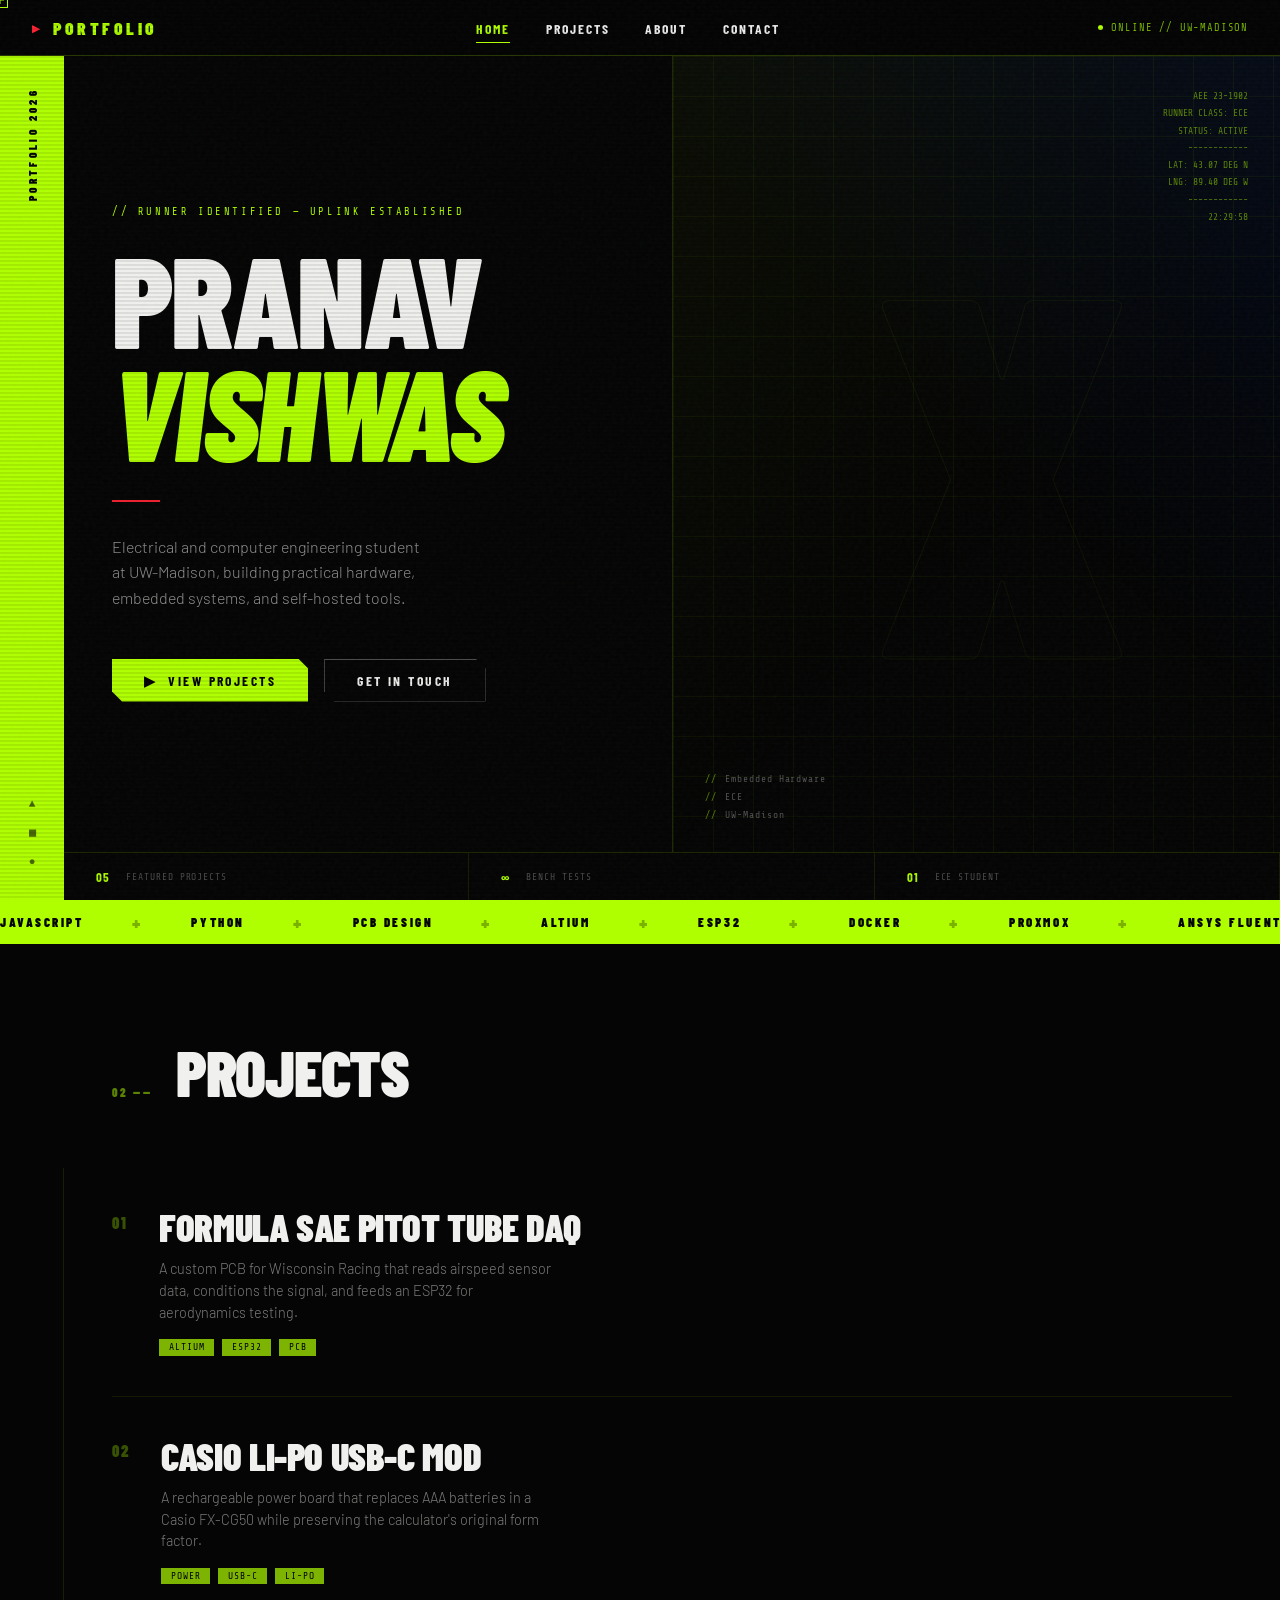
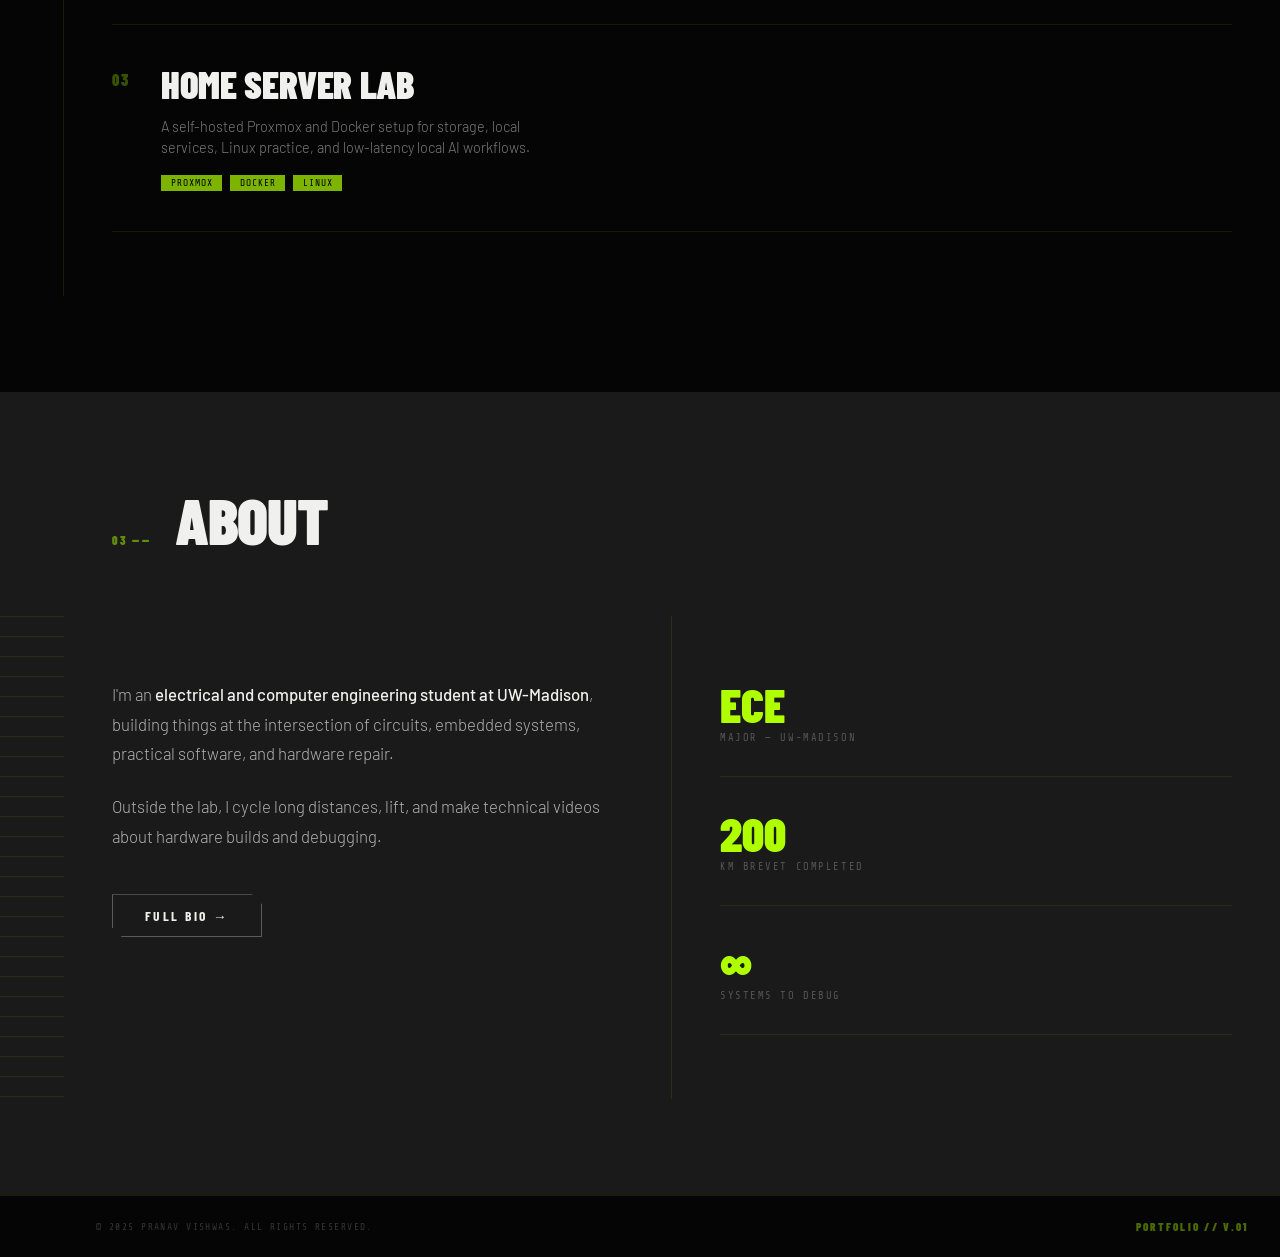
==== index.html @ 23a9a4b1 "overhaul" ====
<!DOCTYPE html>
<html lang="en" data-page="home">
<head>
  <meta charset="UTF-8" />
  <meta name="viewport" content="width=device-width, initial-scale=1.0" />
  <title>Portfolio &mdash; Home</title>
  <link rel="stylesheet" href="styles.css" />
</head>
<body>

  <!-- Custom cursor -->
  <div class="cursor" id="cursor"></div>

  <!-- HEADER -->
  <header>
    <a href="index.html" class="nav-logo">PORTFOLIO</a>
    <nav>
      <ul>
        <li><a href="index.html">Home</a></li>
        <li><a href="projects.html">Projects</a></li>
        <li><a href="about.html">About</a></li>
        <li><a href="contact.html">Contact</a></li>
      </ul>
    </nav>
    <div class="nav-status">
      <div class="status-dot"></div>
      ONLINE // UW-MADISON
    </div>
  </header>

  <!-- MAIN -->
  <main>

    <!-- HERO -->
    <section class="hero">

      <!-- Left green stripe -->
      <div class="hero-stripe">
        <span class="hero-stripe-text">PORTFOLIO 2026</span>
        <div class="hero-stripe-icons">
          <span>▲</span>
          <span>◼</span>
          <span>●</span>
        </div>
      </div>

      <!-- Hero text -->
      <div class="hero-content">
        <p class="hero-eyebrow">// RUNNER IDENTIFIED &mdash; UPLINK ESTABLISHED</p>
        <h1 class="hero-title">
          PRANAV<br>
          <em>VISHWAS</em>
        </h1>
        <div class="hero-rule"></div>
        <p class="hero-sub">
          Electrical and computer engineering student at UW-Madison, building practical hardware, embedded systems, and self-hosted tools.
        </p>
        <div class="hero-cta">
          <a href="projects.html" class="btn btn-primary">▶ &nbsp;View Projects</a>
          <a href="contact.html" class="btn btn-secondary">Get in Touch</a>
        </div>
      </div>

      <!-- Right decorative panel -->
      <div class="hero-panel">
        <div class="hero-panel-bg"></div>
        <div class="hero-grid-overlay"></div>
        <div class="hero-big-x">X</div>
        <div class="hero-hud">
          AEE 23-1902<br>
          RUNNER CLASS: ECE<br>
          STATUS: ACTIVE<br>
          ------------<br>
          LAT: 43.07 DEG N<br>
          LNG: 89.40 DEG W<br>
          ------------<br>
          BUILD: 2026.06
        </div>
        <div class="hero-tags">
          <div class="hero-tag">Embedded Hardware</div>
          <div class="hero-tag">ECE</div>
          <div class="hero-tag">UW-Madison</div>
        </div>
      </div>

      <!-- Bottom status bar -->
      <div class="hero-bar">
        <div class="hero-bar-item"><span>05</span> Featured Projects</div>
        <div class="hero-bar-item"><span>&infin;</span> Bench Tests</div>
        <div class="hero-bar-item"><span>01</span> ECE Student</div>
      </div>
    </section>

    <!-- SKILLS TICKER -->
    <div class="skills-strip">
      <div class="skills-ticker" id="ticker">
        <span>JavaScript</span><span class="sep">+</span>
        <span>Python</span><span class="sep">+</span>
        <span>PCB Design</span><span class="sep">+</span>
        <span>Altium</span><span class="sep">+</span>
        <span>ESP32</span><span class="sep">+</span>
        <span>Docker</span><span class="sep">+</span>
        <span>Proxmox</span><span class="sep">+</span>
        <span>ANSYS Fluent</span><span class="sep">+</span>
        <span>Linux</span><span class="sep">+</span>
        <!-- duplicate for seamless loop -->
        <span>JavaScript</span><span class="sep">+</span>
        <span>Python</span><span class="sep">+</span>
        <span>PCB Design</span><span class="sep">+</span>
        <span>Altium</span><span class="sep">+</span>
        <span>ESP32</span><span class="sep">+</span>
        <span>Docker</span><span class="sep">+</span>
        <span>Proxmox</span><span class="sep">+</span>
        <span>ANSYS Fluent</span><span class="sep">+</span>
        <span>Linux</span><span class="sep">+</span>
      </div>
    </div>

    <!-- FEATURED PROJECTS -->
    <section class="section projects-section">
      <div class="section-header fade-up">
        <span class="section-number">02 &mdash;&mdash;</span>
        <div class="section-title-line">
          <h2 class="section-title">Projects</h2>
        </div>
      </div>

      <div class="projects-grid">
        <div class="projects-sidebar"></div>
        <div class="projects-list">

          <a href="projects.html" class="project-card fade-up">
            <span class="project-num">01</span>
            <div class="project-info">
              <h3 class="project-title">Formula SAE Pitot Tube DAQ</h3>
              <p class="project-desc">A custom PCB for Wisconsin Racing that reads airspeed sensor data, conditions the signal, and feeds an ESP32 for aerodynamics testing.</p>
              <div class="project-tags">
                <span class="project-tag">Altium</span>
                <span class="project-tag">ESP32</span>
                <span class="project-tag">PCB</span>
              </div>
            </div>
            <span class="project-arrow">&rarr;</span>
          </a>

          <a href="projects.html" class="project-card fade-up">
            <span class="project-num">02</span>
            <div class="project-info">
              <h3 class="project-title">Casio Li-Po USB-C Mod</h3>
              <p class="project-desc">A rechargeable power board that replaces AAA batteries in a Casio FX-CG50 while preserving the calculator's original form factor.</p>
              <div class="project-tags">
                <span class="project-tag">Power</span>
                <span class="project-tag">USB-C</span>
                <span class="project-tag">Li-Po</span>
              </div>
            </div>
            <span class="project-arrow">&rarr;</span>
          </a>

          <a href="projects.html" class="project-card fade-up">
            <span class="project-num">03</span>
            <div class="project-info">
              <h3 class="project-title">Home Server Lab</h3>
              <p class="project-desc">A self-hosted Proxmox and Docker setup for storage, local services, Linux practice, and low-latency local AI workflows.</p>
              <div class="project-tags">
                <span class="project-tag">Proxmox</span>
                <span class="project-tag">Docker</span>
                <span class="project-tag">Linux</span>
              </div>
            </div>
            <span class="project-arrow">&rarr;</span>
          </a>

        </div>
      </div>
    </section>

    <!-- ABOUT TEASER -->
    <section class="section about-section">
      <div class="section-header fade-up">
        <span class="section-number">03 &mdash;&mdash;</span>
        <div class="section-title-line">
          <h2 class="section-title">About</h2>
        </div>
      </div>

      <div class="about-grid">
        <div class="about-accent"></div>
        <div class="about-text fade-up">
          <p>
            I'm an <strong>electrical and computer engineering student at UW-Madison</strong>, building things at the intersection of circuits, embedded systems, practical software, and hardware repair.
          </p>
          <p>
            Outside the lab, I cycle long distances, lift, and make technical videos about hardware builds and debugging.
          </p>
          <br>
          <a href="about.html" class="btn btn-secondary">Full Bio &rarr;</a>
        </div>
        <div class="about-stats fade-up">
          <div class="stat-item">
            <span class="stat-value">ECE</span>
            <span class="stat-label">Major &mdash; UW-Madison</span>
          </div>
          <div class="stat-item">
            <span class="stat-value">200</span>
            <span class="stat-label">KM Brevet Completed</span>
          </div>
          <div class="stat-item">
            <span class="stat-value">&infin;</span>
            <span class="stat-label">Systems To Debug</span>
          </div>
        </div>
      </div>
    </section>

  </main>

  <!-- FOOTER -->
  <footer>
    <span class="footer-copy">&copy; 2025 Pranav Vishwas. All rights reserved.</span>
    <span class="footer-mark">PORTFOLIO // V.01</span>
  </footer>

  <script src="script.js"></script>
</body>
</html>
---- styles.css ----
/* ============================================
   MARATHON-INSPIRED PORTFOLIO — STYLES.CSS
   ============================================ */

@import url('https://fonts.googleapis.com/css2?family=Barlow+Condensed:ital,wght@0,300;0,400;0,700;0,900;1,900&family=Share+Tech+Mono&family=Barlow:wght@300;400;500&display=swap');

/* ── VARIABLES ── */
:root {
  --acid: #b0ff00;
  --acid-dim: #7ab800;
  --black: #050505;
  --white: #f0f0ee;
  --red: #ff2233;
  --blue: #0044ff;
  --blue-glow: #00aaff;
  --grey: #1a1a1a;
  --mid: #555;
  --font-display: 'Barlow Condensed', sans-serif;
  --font-mono: 'Share Tech Mono', monospace;
  --font-body: 'Barlow', sans-serif;
}

/* ── RESET ── */
*, *::before, *::after { box-sizing: border-box; margin: 0; padding: 0; }

html {
  scroll-behavior: smooth;
  overflow-x: hidden;
}

body {
  background: var(--black);
  color: var(--white);
  font-family: var(--font-body);
  font-weight: 300;
  cursor: crosshair;
  overflow-x: hidden;
}

/* ── CUSTOM CURSOR ── */
.cursor {
  width: 16px; height: 16px;
  border: 1.5px solid var(--acid);
  position: fixed; pointer-events: none; z-index: 9999;
  transform: translate(-50%, -50%);
  transition: transform 0.08s ease;
  mix-blend-mode: difference;
}
.cursor::before, .cursor::after {
  content: '';
  position: absolute;
  background: var(--acid);
}
.cursor::before { width: 1px; height: 8px; top: 50%; left: 50%; transform: translate(-50%,-50%); }
.cursor::after  { width: 8px; height: 1px; top: 50%; left: 50%; transform: translate(-50%,-50%); }

/* ── SCAN-LINES OVERLAY ── */
body::before {
  content: '';
  position: fixed; inset: 0; z-index: 9000; pointer-events: none;
  background: repeating-linear-gradient(
    0deg,
    transparent,
    transparent 2px,
    rgba(0,0,0,0.08) 2px,
    rgba(0,0,0,0.08) 4px
  );
}

/* ── NOISE GRAIN ── */
body::after {
  content: '';
  position: fixed; inset: 0; z-index: 8999; pointer-events: none;
  opacity: 0.03;
  background-image: url("data:image/svg+xml,%3Csvg viewBox='0 0 256 256' xmlns='http://www.w3.org/2000/svg'%3E%3Cfilter id='n'%3E%3CfeTurbulence type='fractalNoise' baseFrequency='0.9' numOctaves='4' stitchTiles='stitch'/%3E%3C/filter%3E%3Crect width='100%25' height='100%25' filter='url(%23n)'/%3E%3C/svg%3E");
}

/* ── HEADER / NAV ── */
header {
  position: fixed; top: 0; left: 0; right: 0; z-index: 1000;
  display: flex; align-items: center; justify-content: space-between;
  padding: 0 2rem;
  height: 56px;
  border-bottom: 1px solid rgba(176,255,0,0.2);
  background: rgba(5,5,5,0.85);
  backdrop-filter: blur(8px);
}

.nav-logo {
  font-family: var(--font-display);
  font-weight: 900;
  font-size: 1.1rem;
  letter-spacing: 0.2em;
  text-transform: uppercase;
  color: var(--acid);
  text-decoration: none;
  display: flex; align-items: center; gap: 0.6rem;
}
.nav-logo::before {
  content: '▶';
  font-size: 0.6rem;
  color: var(--red);
}

nav ul {
  list-style: none;
  display: flex; gap: 0.2rem;
  align-items: center;
}

nav ul li a {
  font-family: var(--font-display);
  font-weight: 700;
  font-size: 0.85rem;
  letter-spacing: 0.15em;
  text-transform: uppercase;
  color: var(--white);
  text-decoration: none;
  padding: 0.4rem 1rem;
  position: relative;
  transition: color 0.2s;
}
nav ul li a::after {
  content: '';
  position: absolute;
  bottom: 0; left: 1rem; right: 1rem;
  height: 1px;
  background: var(--acid);
  transform: scaleX(0);
  transition: transform 0.25s ease;
}
nav ul li a:hover { color: var(--acid); }
nav ul li a:hover::after { transform: scaleX(1); }
nav ul li a.active { color: var(--acid); }
nav ul li a.active::after { transform: scaleX(1); }

.nav-status {
  font-family: var(--font-mono);
  font-size: 0.65rem;
  color: var(--acid-dim);
  letter-spacing: 0.08em;
  display: flex; align-items: center; gap: 0.5rem;
}
.status-dot {
  width: 5px; height: 5px;
  background: var(--acid);
  border-radius: 50%;
  animation: pulse 2s infinite;
}
@keyframes pulse {
  0%,100% { opacity: 1; }
  50% { opacity: 0.2; }
}

/* ── SECTION WRAPPER ── */
main { padding-top: 56px; min-height: 100vh; }

/* ── TACTICAL LABEL UTILITY ── */
.tac-label {
  font-family: var(--font-mono);
  font-size: 0.6rem;
  letter-spacing: 0.15em;
  text-transform: uppercase;
  color: var(--acid-dim);
  opacity: 0.7;
}

/* ── X MARKER ── */
.x-mark::before {
  content: '+';
  font-family: var(--font-display);
  font-weight: 900;
  color: var(--acid);
  font-size: 1.2rem;
  margin-right: 0.5rem;
}

/* ── HERO SECTION ── */
.hero {
  min-height: calc(100vh - 56px);
  display: grid;
  grid-template-columns: 64px 1fr 1fr;
  grid-template-rows: 1fr auto;
  position: relative;
  overflow: hidden;
}

/* Left sidebar stripe */
.hero-stripe {
  grid-column: 1;
  grid-row: 1 / 3;
  background: var(--acid);
  display: flex;
  flex-direction: column;
  align-items: center;
  justify-content: space-between;
  padding: 2rem 0;
  position: relative;
  z-index: 10;
}
.hero-stripe-text {
  writing-mode: vertical-rl;
  text-orientation: mixed;
  transform: rotate(180deg);
  font-family: var(--font-display);
  font-weight: 900;
  font-size: 0.7rem;
  letter-spacing: 0.3em;
  text-transform: uppercase;
  color: var(--black);
}
.hero-stripe-icons {
  display: flex; flex-direction: column; gap: 1rem;
  align-items: center;
}
.hero-stripe-icons span {
  font-size: 0.7rem;
  color: var(--black);
  opacity: 0.6;
  font-family: var(--font-mono);
}

/* Main hero text block */
.hero-content {
  grid-column: 2;
  grid-row: 1;
  padding: 4rem 3rem;
  display: flex;
  flex-direction: column;
  justify-content: center;
  position: relative;
}

.hero-eyebrow {
  font-family: var(--font-mono);
  font-size: 0.65rem;
  letter-spacing: 0.25em;
  color: var(--acid);
  text-transform: uppercase;
  margin-bottom: 1.5rem;
  opacity: 0;
  animation: fadeUp 0.6s 0.3s forwards;
}

.hero-title {
  font-family: var(--font-display);
  font-weight: 900;
  font-size: clamp(5rem, 10vw, 9rem);
  line-height: 0.88;
  text-transform: uppercase;
  letter-spacing: -0.02em;
  color: var(--white);
  opacity: 0;
  animation: fadeUp 0.7s 0.5s forwards;
}
.hero-title em {
  font-style: italic;
  color: var(--acid);
  display: block;
}

.hero-rule {
  width: 3rem; height: 2px;
  background: var(--red);
  margin: 2rem 0;
  opacity: 0;
  animation: fadeUp 0.5s 0.8s forwards;
}

.hero-sub {
  font-size: 1rem;
  font-weight: 300;
  color: rgba(240,240,238,0.6);
  max-width: 36ch;
  line-height: 1.6;
  opacity: 0;
  animation: fadeUp 0.6s 1s forwards;
}

.hero-cta {
  margin-top: 3rem;
  display: flex; gap: 1rem; flex-wrap: wrap;
  opacity: 0;
  animation: fadeUp 0.6s 1.2s forwards;
}

.btn {
  font-family: var(--font-display);
  font-weight: 700;
  font-size: 0.85rem;
  letter-spacing: 0.18em;
  text-transform: uppercase;
  text-decoration: none;
  padding: 0.75rem 2rem;
  display: inline-flex; align-items: center; gap: 0.5rem;
  transition: all 0.2s;
  position: relative;
  cursor: crosshair;
}

.btn-primary {
  background: var(--acid);
  color: var(--black);
  clip-path: polygon(0 0, calc(100% - 10px) 0, 100% 10px, 100% 100%, 10px 100%, 0 calc(100% - 10px));
}
.btn-primary:hover {
  background: var(--white);
  transform: translate(-2px,-2px);
  box-shadow: 4px 4px 0 var(--acid);
}

.btn-secondary {
  color: var(--white);
  border: 1px solid rgba(240,240,238,0.3);
  clip-path: polygon(0 0, calc(100% - 10px) 0, 100% 10px, 100% 100%, 10px 100%, 0 calc(100% - 10px));
}
.btn-secondary:hover {
  border-color: var(--acid);
  color: var(--acid);
  transform: translate(-2px,-2px);
  box-shadow: 4px 4px 0 rgba(176,255,0,0.2);
}

/* Right hero panel — decorative */
.hero-panel {
  grid-column: 3;
  grid-row: 1;
  position: relative;
  overflow: hidden;
  border-left: 1px solid rgba(176,255,0,0.15);
}

.hero-panel-bg {
  position: absolute; inset: 0;
  background: 
    linear-gradient(135deg, rgba(176,255,0,0.04) 0%, transparent 60%),
    linear-gradient(225deg, rgba(0,68,255,0.08) 0%, transparent 50%);
}

.hero-grid-overlay {
  position: absolute; inset: 0;
  background-image:
    linear-gradient(rgba(176,255,0,0.05) 1px, transparent 1px),
    linear-gradient(90deg, rgba(176,255,0,0.05) 1px, transparent 1px);
  background-size: 40px 40px;
}

.hero-hud {
  position: absolute;
  top: 2rem; right: 2rem;
  font-family: var(--font-mono);
  font-size: 0.6rem;
  color: var(--acid);
  opacity: 0.5;
  line-height: 1.8;
  text-align: right;
}

.hero-big-x {
  position: absolute;
  font-family: var(--font-display);
  font-weight: 900;
  font-size: 40vw;
  line-height: 1;
  color: transparent;
  -webkit-text-stroke: 1px rgba(176,255,0,0.06);
  top: 50%; left: 50%;
  transform: translate(-50%,-50%);
  user-select: none;
  pointer-events: none;
  letter-spacing: -0.1em;
}

.hero-tags {
  position: absolute;
  bottom: 2rem; left: 2rem;
  display: flex; flex-direction: column; gap: 0.5rem;
}

.hero-tag {
  font-family: var(--font-mono);
  font-size: 0.6rem;
  letter-spacing: 0.1em;
  color: var(--mid);
  display: flex; align-items: center; gap: 0.5rem;
}
.hero-tag::before {
  content: '//';
  color: var(--acid);
  opacity: 0.5;
}

/* Hero bottom bar */
.hero-bar {
  grid-column: 2 / 4;
  grid-row: 2;
  border-top: 1px solid rgba(176,255,0,0.15);
  display: flex;
  gap: 0;
  height: 48px;
}

.hero-bar-item {
  flex: 1;
  display: flex; align-items: center; gap: 1rem;
  padding: 0 2rem;
  border-right: 1px solid rgba(176,255,0,0.1);
  font-family: var(--font-mono);
  font-size: 0.6rem;
  letter-spacing: 0.1em;
  color: rgba(240,240,238,0.3);
  text-transform: uppercase;
}
.hero-bar-item span {
  color: var(--acid);
  font-size: 0.8rem;
  font-family: var(--font-display);
  font-weight: 700;
}

/* ── SECTION SHARED STYLES ── */
.section {
  padding: 6rem 0;
  position: relative;
}

.section-header {
  display: flex; align-items: baseline; gap: 1.5rem;
  padding: 0 calc(64px + 3rem);
  margin-bottom: 4rem;
  position: relative;
}

.section-number {
  font-family: var(--font-display);
  font-weight: 900;
  font-size: 0.75rem;
  letter-spacing: 0.2em;
  color: var(--acid);
  opacity: 0.5;
}

.section-title {
  font-family: var(--font-display);
  font-weight: 900;
  font-size: clamp(2.5rem, 5vw, 4rem);
  text-transform: uppercase;
  letter-spacing: -0.02em;
  line-height: 1;
}

.section-title-line {
  display: flex; align-items: center; gap: 1.5rem;
}
.section-title-line::after {
  content: '';
  flex: 1;
  height: 1px;
  background: rgba(176,255,0,0.2);
}

/* ── ABOUT SECTION ── */
.about-section {
  background: var(--grey);
}

.about-grid {
  display: grid;
  grid-template-columns: 64px 1fr 1fr;
  gap: 0;
}

.about-accent {
  width: 64px;
  background: repeating-linear-gradient(
    180deg,
    rgba(176,255,0,0.08) 0px,
    rgba(176,255,0,0.08) 1px,
    transparent 1px,
    transparent 20px
  );
}

.about-text {
  padding: 4rem 3rem;
  border-right: 1px solid rgba(176,255,0,0.1);
}

.about-text p {
  font-size: 1.05rem;
  font-weight: 300;
  line-height: 1.75;
  color: rgba(240,240,238,0.7);
  margin-bottom: 1.5rem;
}

.about-text p strong {
  color: var(--white);
  font-weight: 500;
}

.about-stats {
  padding: 4rem 3rem;
  display: flex; flex-direction: column; gap: 2rem;
}

.stat-item {
  display: flex; flex-direction: column; gap: 0.25rem;
  padding-bottom: 2rem;
  border-bottom: 1px solid rgba(176,255,0,0.08);
}

.stat-value {
  font-family: var(--font-display);
  font-weight: 900;
  font-size: 3rem;
  color: var(--acid);
  line-height: 1;
}

.stat-label {
  font-family: var(--font-mono);
  font-size: 0.65rem;
  letter-spacing: 0.15em;
  color: var(--mid);
  text-transform: uppercase;
}

/* ── SKILLS STRIP ── */
.skills-strip {
  background: var(--acid);
  padding: 0;
  overflow: hidden;
  height: 44px;
  display: flex; align-items: center;
}

.skills-ticker {
  display: flex; gap: 3rem; align-items: center;
  animation: ticker 20s linear infinite;
  white-space: nowrap;
  padding-right: 3rem;
}

.skills-ticker span {
  font-family: var(--font-display);
  font-weight: 900;
  font-size: 0.8rem;
  letter-spacing: 0.2em;
  text-transform: uppercase;
  color: var(--black);
}

.skills-ticker .sep {
  color: rgba(0,0,0,0.3);
  font-size: 1.2rem;
}

@keyframes ticker {
  0% { transform: translateX(0); }
  100% { transform: translateX(-50%); }
}

/* ── PROJECTS SECTION ── */
.projects-section { background: var(--black); }

.projects-grid {
  display: grid;
  grid-template-columns: 64px 1fr 1fr;
  gap: 0;
}

.projects-sidebar {
  width: 64px;
  background: var(--black);
  border-right: 1px solid rgba(176,255,0,0.1);
  position: relative;
}

.projects-list {
  grid-column: 2 / 4;
  padding: 0 3rem 4rem;
}

/* Project card */
.project-card {
  display: grid;
  grid-template-columns: auto 1fr auto;
  align-items: start;
  gap: 2rem;
  padding: 2.5rem 0;
  border-bottom: 1px solid rgba(176,255,0,0.08);
  cursor: crosshair;
  transition: all 0.3s ease;
  position: relative;
  text-decoration: none;
  color: inherit;
}

.project-card::before {
  content: '';
  position: absolute;
  left: -3rem; right: -3rem; top: 0; bottom: 0;
  background: rgba(176,255,0,0.02);
  opacity: 0;
  transition: opacity 0.3s;
}
.project-card:hover::before { opacity: 1; }

.project-num {
  font-family: var(--font-display);
  font-weight: 900;
  font-size: 1rem;
  color: var(--acid);
  opacity: 0.3;
  padding-top: 0.3rem;
  letter-spacing: 0.1em;
}

.project-card:hover .project-num { opacity: 1; }

.project-info {}

.project-title {
  font-family: var(--font-display);
  font-weight: 900;
  font-size: clamp(1.8rem, 3vw, 2.5rem);
  text-transform: uppercase;
  letter-spacing: -0.01em;
  color: var(--white);
  line-height: 1;
  margin-bottom: 0.75rem;
  transition: color 0.2s;
}
.project-card:hover .project-title { color: var(--acid); }

.project-desc {
  font-size: 0.9rem;
  font-weight: 300;
  color: rgba(240,240,238,0.5);
  max-width: 50ch;
  line-height: 1.5;
}

.project-tags {
  display: flex; gap: 0.5rem; flex-wrap: wrap;
  margin-top: 1rem;
}

.project-tag {
  font-family: var(--font-mono);
  font-size: 0.6rem;
  letter-spacing: 0.1em;
  text-transform: uppercase;
  color: var(--black);
  background: var(--acid);
  padding: 0.2rem 0.6rem;
  opacity: 0.7;
}

.project-arrow {
  font-size: 1.5rem;
  color: var(--acid);
  opacity: 0;
  transform: translate(-8px, 0);
  transition: all 0.3s;
  padding-top: 0.3rem;
}
.project-card:hover .project-arrow {
  opacity: 1;
  transform: translate(0, 0);
}

/* ── CONTACT SECTION ── */
.contact-section {
  background: var(--grey);
  position: relative;
  overflow: hidden;
}

.contact-section::before {
  content: 'CONTACT';
  position: absolute;
  font-family: var(--font-display);
  font-weight: 900;
  font-size: 25vw;
  color: transparent;
  -webkit-text-stroke: 1px rgba(176,255,0,0.04);
  top: 50%; left: 50%;
  transform: translate(-50%,-50%);
  pointer-events: none;
  letter-spacing: -0.05em;
  white-space: nowrap;
}

.contact-inner {
  display: grid;
  grid-template-columns: 64px 1fr 1fr;
  gap: 0;
  position: relative; z-index: 1;
}

.contact-accent {
  width: 64px;
  background: var(--acid);
}

.contact-form-wrap {
  padding: 4rem 3rem;
  border-right: 1px solid rgba(176,255,0,0.1);
}

.contact-info-wrap {
  padding: 4rem 3rem;
}

/* FORM */
.form-group {
  margin-bottom: 1.5rem;
}

label {
  display: block;
  font-family: var(--font-mono);
  font-size: 0.6rem;
  letter-spacing: 0.2em;
  text-transform: uppercase;
  color: var(--acid);
  margin-bottom: 0.5rem;
}

input, textarea {
  width: 100%;
  background: rgba(176,255,0,0.03);
  border: 1px solid rgba(176,255,0,0.15);
  border-top: none; border-left: none; border-right: none;
  border-bottom: 1px solid rgba(176,255,0,0.3);
  color: var(--white);
  font-family: var(--font-body);
  font-size: 0.95rem;
  font-weight: 300;
  padding: 0.75rem 0;
  outline: none;
  transition: border-color 0.2s;
  cursor: crosshair;
}

input:focus, textarea:focus {
  border-bottom-color: var(--acid);
  background: rgba(176,255,0,0.04);
}

textarea {
  resize: vertical;
  min-height: 120px;
}

.contact-links {
  display: flex; flex-direction: column; gap: 1.5rem;
}

.contact-link {
  display: flex; align-items: center; gap: 1.5rem;
  text-decoration: none;
  color: var(--white);
  padding: 1.5rem;
  border: 1px solid rgba(176,255,0,0.1);
  transition: all 0.25s;
  position: relative;
  overflow: hidden;
}

.contact-link::before {
  content: '';
  position: absolute;
  inset: 0;
  background: var(--acid);
  transform: scaleX(0);
  transform-origin: left;
  transition: transform 0.3s ease;
  z-index: 0;
}
.contact-link:hover::before { transform: scaleX(1); }
.contact-link:hover { color: var(--black); }

.contact-link > * { position: relative; z-index: 1; }

.link-icon {
  font-family: var(--font-display);
  font-weight: 900;
  font-size: 0.8rem;
  letter-spacing: 0.1em;
  color: var(--acid);
  min-width: 3rem;
  transition: color 0.3s;
}
.contact-link:hover .link-icon { color: var(--black); }

.link-text {
  font-family: var(--font-display);
  font-weight: 700;
  font-size: 1.2rem;
  letter-spacing: 0.05em;
  text-transform: uppercase;
}

/* ── FOOTER ── */
footer {
  background: var(--black);
  border-top: 1px solid rgba(176,255,0,0.1);
  padding: 1.5rem 2rem 1.5rem calc(64px + 2rem);
  display: flex; align-items: center; justify-content: space-between;
}

.footer-copy {
  font-family: var(--font-mono);
  font-size: 0.6rem;
  letter-spacing: 0.15em;
  color: rgba(240,240,238,0.2);
  text-transform: uppercase;
}

.footer-mark {
  font-family: var(--font-display);
  font-weight: 900;
  font-size: 0.7rem;
  letter-spacing: 0.2em;
  color: var(--acid);
  opacity: 0.4;
}

/* ── PAGE HERO (inner pages) ── */
.page-hero {
  min-height: 35vh;
  display: grid;
  grid-template-columns: 64px 1fr;
  border-bottom: 1px solid rgba(176,255,0,0.15);
  position: relative;
  overflow: hidden;
}

.page-hero-stripe {
  background: var(--acid);
}

.page-hero-content {
  padding: 5rem 4rem 3rem;
  display: flex; flex-direction: column; justify-content: flex-end;
  position: relative;
}

.page-hero-bg {
  position: absolute; inset: 0;
  background-image:
    linear-gradient(rgba(176,255,0,0.04) 1px, transparent 1px),
    linear-gradient(90deg, rgba(176,255,0,0.04) 1px, transparent 1px);
  background-size: 50px 50px;
}

.page-hero-eyebrow {
  font-family: var(--font-mono);
  font-size: 0.6rem;
  letter-spacing: 0.3em;
  color: var(--acid);
  text-transform: uppercase;
  margin-bottom: 1rem;
  position: relative; z-index: 1;
}

.page-hero-title {
  font-family: var(--font-display);
  font-weight: 900;
  font-size: clamp(3.5rem, 8vw, 7rem);
  text-transform: uppercase;
  letter-spacing: -0.03em;
  line-height: 0.9;
  position: relative; z-index: 1;
}

/* ── INNER PAGE CONTENT ── */
.page-content {
  display: grid;
  grid-template-columns: 64px 1fr;
}

.page-sidebar {
  width: 64px;
  border-right: 1px solid rgba(176,255,0,0.08);
  background: repeating-linear-gradient(
    180deg,
    rgba(176,255,0,0.03) 0px,
    rgba(176,255,0,0.03) 1px,
    transparent 1px,
    transparent 40px
  );
}

.page-body {
  padding: 4rem 4rem 6rem;
}

/* ── ABOUT PAGE ── */
.about-skills-grid {
  display: grid;
  grid-template-columns: repeat(auto-fill, minmax(180px, 1fr));
  gap: 1px;
  background: rgba(176,255,0,0.08);
  margin-bottom: 4rem;
}

.skill-cell {
  background: var(--black);
  padding: 1.5rem;
  display: flex; flex-direction: column; gap: 0.5rem;
  transition: background 0.2s;
}
.skill-cell:hover { background: rgba(176,255,0,0.04); }

.skill-name {
  font-family: var(--font-display);
  font-weight: 700;
  font-size: 1rem;
  text-transform: uppercase;
  letter-spacing: 0.05em;
}

.skill-level {
  height: 2px;
  background: rgba(176,255,0,0.1);
  position: relative;
}
.skill-level-fill {
  position: absolute; left: 0; top: 0; height: 100%;
  background: var(--acid);
  transition: width 1s ease;
}

.about-lead,
.about-copy {
  font-size: 1.1rem;
  font-weight: 300;
  line-height: 1.8;
  color: rgba(240,240,238,0.75);
  margin-bottom: 1.5rem;
}

.about-lead strong {
  color: var(--white);
}

.activity-grid {
  display: grid;
  grid-template-columns: repeat(auto-fit, minmax(220px, 1fr));
  gap: 1px;
  background: rgba(176,255,0,0.08);
}

.activity-card {
  background: var(--black);
  padding: 1.5rem;
  border: 1px solid rgba(176,255,0,0.08);
}

.activity-card h3 {
  font-family: var(--font-display);
  font-size: 1.3rem;
  font-weight: 900;
  text-transform: uppercase;
  color: var(--white);
  margin: 0.5rem 0;
}

.activity-card p {
  color: rgba(240,240,238,0.6);
  line-height: 1.6;
}

.resume-panel {
  border: 1px solid rgba(176,255,0,0.14);
  background: rgba(176,255,0,0.02);
  padding: 1.5rem;
}

.resume-panel-head {
  display: flex;
  align-items: center;
  justify-content: space-between;
  gap: 1rem;
  flex-wrap: wrap;
  margin-bottom: 1.25rem;
}

.resume-panel-head h3 {
  font-family: var(--font-display);
  font-size: 1.4rem;
  font-weight: 900;
  text-transform: uppercase;
  color: var(--white);
}

.resume-panel-head p {
  color: rgba(240,240,238,0.6);
  line-height: 1.6;
  margin-top: 0.25rem;
}

.resume-embed {
  display: block;
  width: 100%;
  height: min(78vh, 760px);
  min-height: 520px;
  border: 1px solid rgba(176,255,0,0.1);
  background: var(--black);
}

/* ── PROJECTS PAGE ── */
.project-full-card {
  border: 1px solid rgba(176,255,0,0.1);
  padding: 2rem;
  margin-bottom: 1.5rem;
  position: relative;
  transition: all 0.25s;
  cursor: crosshair;
}

.project-full-card::before {
  content: '';
  position: absolute;
  top: 0; left: 0;
  width: 3px; height: 0;
  background: var(--acid);
  transition: height 0.3s;
}
.project-full-card:hover::before { height: 100%; }
.project-full-card:hover { border-color: rgba(176,255,0,0.3); }

.project-full-title {
  font-family: var(--font-display);
  font-weight: 900;
  font-size: 1.8rem;
  text-transform: uppercase;
  letter-spacing: -0.01em;
  color: var(--white);
  margin-bottom: 0.75rem;
}

.project-full-desc {
  font-weight: 300;
  color: rgba(240,240,238,0.6);
  line-height: 1.7;
  margin-bottom: 1rem;
}

.project-full-link {
  font-family: var(--font-mono);
  font-size: 0.65rem;
  letter-spacing: 0.15em;
  text-transform: uppercase;
  color: var(--acid);
  text-decoration: none;
  display: inline-flex; align-items: center; gap: 0.5rem;
  transition: gap 0.2s;
}
.project-full-link:hover { gap: 1rem; }

.project-media {
  width: 100%;
  max-width: 720px;
  aspect-ratio: 16 / 9;
  margin: 1.25rem 0;
  border: 1px solid rgba(176,255,0,0.14);
  background: rgba(176,255,0,0.03);
  overflow: hidden;
}

.project-media iframe {
  display: block;
  width: 100%;
  height: 100%;
  border: 0;
}

.project-note {
  margin-top: 0.75rem;
  margin-bottom: 0;
}

.project-subitem {
  margin-top: 1.5rem;
  padding-top: 1.5rem;
  border-top: 1px solid rgba(176,255,0,0.1);
}

.project-subitem h4 {
  font-family: var(--font-display);
  font-size: 1.1rem;
  font-weight: 900;
  text-transform: uppercase;
  color: var(--white);
  margin-bottom: 0.5rem;
}

.project-subitem p {
  color: rgba(240,240,238,0.6);
  line-height: 1.6;
}

.project-image {
  display: block;
  width: min(100%, 420px);
  aspect-ratio: 3 / 2;
  object-fit: cover;
  margin-top: 1rem;
  border: 1px solid rgba(176,255,0,0.14);
  background: rgba(176,255,0,0.03);
}

/* ── CONTACT PAGE ── */
.contact-page-grid {
  display: grid;
  grid-template-columns: 1fr 1fr;
  gap: 4rem;
}

/* ── ANIMATIONS ── */
@keyframes fadeUp {
  from { opacity: 0; transform: translateY(20px); }
  to   { opacity: 1; transform: translateY(0); }
}

@keyframes fadeIn {
  from { opacity: 0; }
  to   { opacity: 1; }
}

.fade-up {
  opacity: 0;
  transform: translateY(30px);
  transition: opacity 0.7s ease, transform 0.7s ease;
}
.fade-up.visible {
  opacity: 1;
  transform: translateY(0);
}

/* ── ACTIVE NAV PAGE ── */
[data-page="home"]    nav a[href="index.html"],
[data-page="about"]   nav a[href="about.html"],
[data-page="projects"] nav a[href="projects.html"],
[data-page="contact"] nav a[href="contact.html"] {
  color: var(--acid);
}
[data-page="home"]    nav a[href="index.html"]::after,
[data-page="about"]   nav a[href="about.html"]::after,
[data-page="projects"] nav a[href="projects.html"]::after,
[data-page="contact"] nav a[href="contact.html"]::after {
  transform: scaleX(1);
}

/* ── RESPONSIVE ── */
@media (max-width: 900px) {
  .hero { grid-template-columns: 0 1fr; }
  .hero-stripe { display: none; }
  .hero-content { padding: 3rem 2rem; grid-column: 1 / 3; }
  .hero-panel { display: none; }
  .hero-bar { grid-column: 1 / 3; }

  .about-grid, .contact-inner, .projects-grid { grid-template-columns: 0 1fr; }
  .about-accent, .contact-accent, .projects-sidebar { display: none; }
  .about-grid { grid-template-columns: 1fr; }
  .about-text, .about-stats { padding: 2rem; }
  .contact-form-wrap, .contact-info-wrap { padding: 2rem; }

  .section-header { padding: 0 2rem; }

  .page-hero { grid-template-columns: 0 1fr; }
  .page-hero-stripe { display: none; }
  .page-hero-content { padding: 5rem 2rem 2rem; }

  .page-content { grid-template-columns: 0 1fr; }
  .page-sidebar { display: none; }
  .page-body { padding: 2rem; }

  .contact-page-grid { grid-template-columns: 1fr; gap: 2rem; }

  header { padding: 0 1rem; }
  nav ul { gap: 0; }
  nav ul li a { padding: 0.4rem 0.6rem; font-size: 0.75rem; }
  .nav-status { display: none; }

  .hero-bar-item { padding: 0 1rem; }
}

@media (max-width: 600px) {
  .hero-title { font-size: 4rem; }
  .about-grid { grid-template-columns: 1fr; }
  .about-stats { grid-template-columns: 1fr 1fr; display: grid; }
  .hero-bar { flex-wrap: wrap; height: auto; padding: 0.5rem 0; }
  .hero-bar-item { font-size: 0.5rem; padding: 0.4rem 1rem; }
  .projects-list { padding: 0 1.5rem 3rem; }
  .project-card { grid-template-columns: auto 1fr; }
  .project-arrow { display: none; }
}
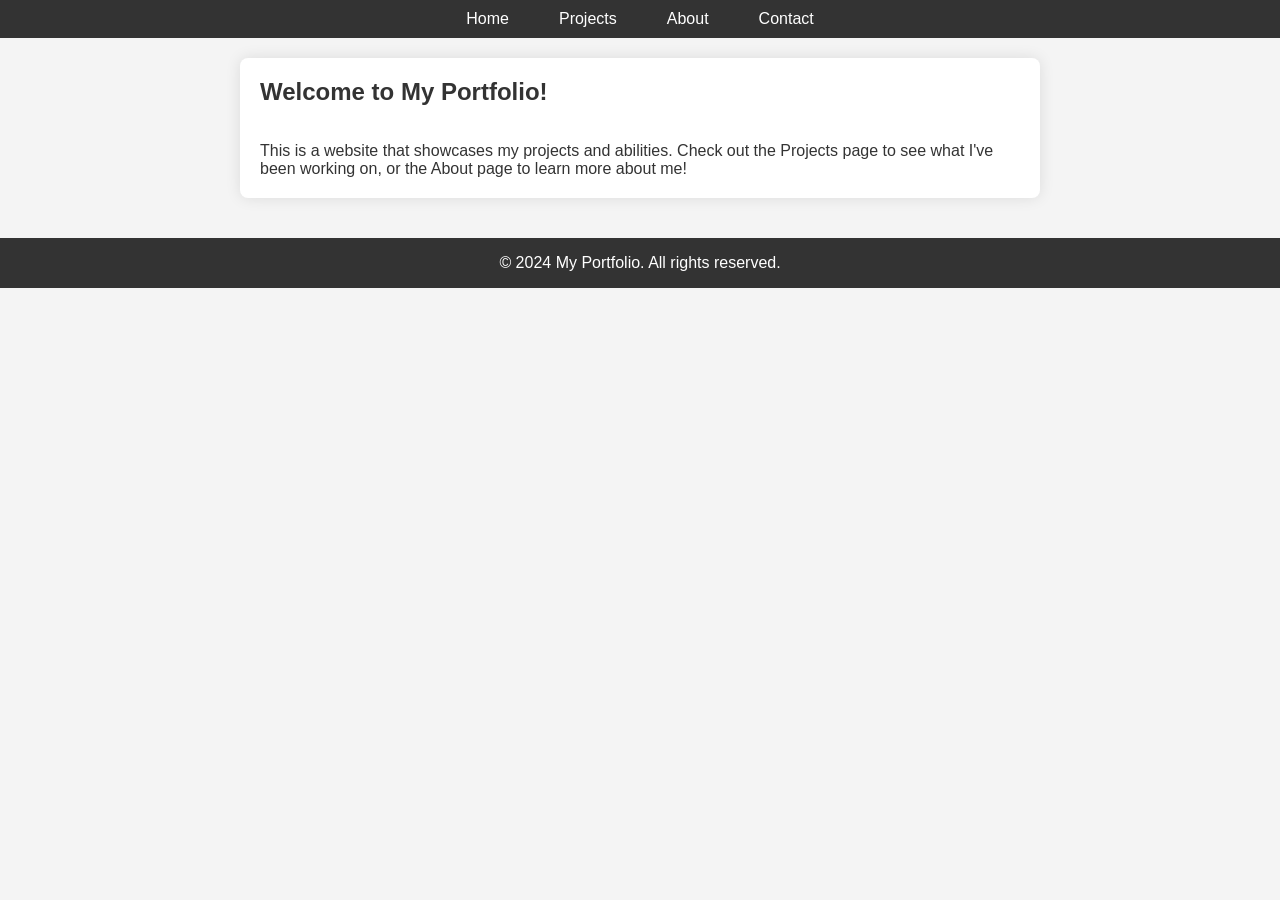
==== commit 40f27dd1: "old" ====
--- a/index.html
+++ b/index.html
@@ -1,226 +1,35 @@
 <!DOCTYPE html>
-<html lang="en" data-page="home">
+<html lang="en">
 <head>
-  <meta charset="UTF-8" />
-  <meta name="viewport" content="width=device-width, initial-scale=1.0" />
-  <title>Portfolio &mdash; Home</title>
-  <link rel="stylesheet" href="styles.css" />
+    <meta charset="UTF-8">
+    <meta name="viewport" content="width=device-width, initial-scale=1.0">
+    <title>My Portfolio</title>
+    <link rel="stylesheet" href="styles.css">
 </head>
 <body>
+    <header>
+        <nav>
+            <ul>
+                <li><a href="index.html">Home</a></li>
+                <li><a href="projects.html">Projects</a></li>
+                <li><a href="about.html">About</a></li>
+                <li><a href="contact.html">Contact</a></li>
+            </ul>
+        </nav>
+    </header>
 
-  <!-- Custom cursor -->
-  <div class="cursor" id="cursor"></div>
+    <main>
+        <section class="slide-in">
+            <h1>Welcome to My Portfolio!</h1>
+            <br></br>
+            <p>This is a website that showcases my projects and abilities. Check out the Projects page to see what I've been working on, or the About page to learn more about me!</p>
+        </section>
+    </main>
 
-  <!-- HEADER -->
-  <header>
-    <a href="index.html" class="nav-logo">PORTFOLIO</a>
-    <nav>
-      <ul>
-        <li><a href="index.html">Home</a></li>
-        <li><a href="projects.html">Projects</a></li>
-        <li><a href="about.html">About</a></li>
-        <li><a href="contact.html">Contact</a></li>
-      </ul>
-    </nav>
-    <div class="nav-status">
-      <div class="status-dot"></div>
-      ONLINE // UW-MADISON
-    </div>
-  </header>
+    <footer>
+        <p>&copy; 2024 My Portfolio. All rights reserved.</p>
+    </footer>
 
-  <!-- MAIN -->
-  <main>
-
-    <!-- HERO -->
-    <section class="hero">
-
-      <!-- Left green stripe -->
-      <div class="hero-stripe">
-        <span class="hero-stripe-text">PORTFOLIO 2026</span>
-        <div class="hero-stripe-icons">
-          <span>▲</span>
-          <span>◼</span>
-          <span>●</span>
-        </div>
-      </div>
-
-      <!-- Hero text -->
-      <div class="hero-content">
-        <p class="hero-eyebrow">// RUNNER IDENTIFIED &mdash; UPLINK ESTABLISHED</p>
-        <h1 class="hero-title">
-          PRANAV<br>
-          <em>VISHWAS</em>
-        </h1>
-        <div class="hero-rule"></div>
-        <p class="hero-sub">
-          Electrical and computer engineering student at UW-Madison, building practical hardware, embedded systems, and self-hosted tools.
-        </p>
-        <div class="hero-cta">
-          <a href="projects.html" class="btn btn-primary">▶ &nbsp;View Projects</a>
-          <a href="contact.html" class="btn btn-secondary">Get in Touch</a>
-        </div>
-      </div>
-
-      <!-- Right decorative panel -->
-      <div class="hero-panel">
-        <div class="hero-panel-bg"></div>
-        <div class="hero-grid-overlay"></div>
-        <div class="hero-big-x">X</div>
-        <div class="hero-hud">
-          AEE 23-1902<br>
-          RUNNER CLASS: ECE<br>
-          STATUS: ACTIVE<br>
-          ------------<br>
-          LAT: 43.07 DEG N<br>
-          LNG: 89.40 DEG W<br>
-          ------------<br>
-          BUILD: 2026.06
-        </div>
-        <div class="hero-tags">
-          <div class="hero-tag">Embedded Hardware</div>
-          <div class="hero-tag">ECE</div>
-          <div class="hero-tag">UW-Madison</div>
-        </div>
-      </div>
-
-      <!-- Bottom status bar -->
-      <div class="hero-bar">
-        <div class="hero-bar-item"><span>05</span> Featured Projects</div>
-        <div class="hero-bar-item"><span>&infin;</span> Bench Tests</div>
-        <div class="hero-bar-item"><span>01</span> ECE Student</div>
-      </div>
-    </section>
-
-    <!-- SKILLS TICKER -->
-    <div class="skills-strip">
-      <div class="skills-ticker" id="ticker">
-        <span>JavaScript</span><span class="sep">+</span>
-        <span>Python</span><span class="sep">+</span>
-        <span>PCB Design</span><span class="sep">+</span>
-        <span>Altium</span><span class="sep">+</span>
-        <span>ESP32</span><span class="sep">+</span>
-        <span>Docker</span><span class="sep">+</span>
-        <span>Proxmox</span><span class="sep">+</span>
-        <span>ANSYS Fluent</span><span class="sep">+</span>
-        <span>Linux</span><span class="sep">+</span>
-        <!-- duplicate for seamless loop -->
-        <span>JavaScript</span><span class="sep">+</span>
-        <span>Python</span><span class="sep">+</span>
-        <span>PCB Design</span><span class="sep">+</span>
-        <span>Altium</span><span class="sep">+</span>
-        <span>ESP32</span><span class="sep">+</span>
-        <span>Docker</span><span class="sep">+</span>
-        <span>Proxmox</span><span class="sep">+</span>
-        <span>ANSYS Fluent</span><span class="sep">+</span>
-        <span>Linux</span><span class="sep">+</span>
-      </div>
-    </div>
-
-    <!-- FEATURED PROJECTS -->
-    <section class="section projects-section">
-      <div class="section-header fade-up">
-        <span class="section-number">02 &mdash;&mdash;</span>
-        <div class="section-title-line">
-          <h2 class="section-title">Projects</h2>
-        </div>
-      </div>
-
-      <div class="projects-grid">
-        <div class="projects-sidebar"></div>
-        <div class="projects-list">
-
-          <a href="projects.html" class="project-card fade-up">
-            <span class="project-num">01</span>
-            <div class="project-info">
-              <h3 class="project-title">Formula SAE Pitot Tube DAQ</h3>
-              <p class="project-desc">A custom PCB for Wisconsin Racing that reads airspeed sensor data, conditions the signal, and feeds an ESP32 for aerodynamics testing.</p>
-              <div class="project-tags">
-                <span class="project-tag">Altium</span>
-                <span class="project-tag">ESP32</span>
-                <span class="project-tag">PCB</span>
-              </div>
-            </div>
-            <span class="project-arrow">&rarr;</span>
-          </a>
-
-          <a href="projects.html" class="project-card fade-up">
-            <span class="project-num">02</span>
-            <div class="project-info">
-              <h3 class="project-title">Casio Li-Po USB-C Mod</h3>
-              <p class="project-desc">A rechargeable power board that replaces AAA batteries in a Casio FX-CG50 while preserving the calculator's original form factor.</p>
-              <div class="project-tags">
-                <span class="project-tag">Power</span>
-                <span class="project-tag">USB-C</span>
-                <span class="project-tag">Li-Po</span>
-              </div>
-            </div>
-            <span class="project-arrow">&rarr;</span>
-          </a>
-
-          <a href="projects.html" class="project-card fade-up">
-            <span class="project-num">03</span>
-            <div class="project-info">
-              <h3 class="project-title">Home Server Lab</h3>
-              <p class="project-desc">A self-hosted Proxmox and Docker setup for storage, local services, Linux practice, and low-latency local AI workflows.</p>
-              <div class="project-tags">
-                <span class="project-tag">Proxmox</span>
-                <span class="project-tag">Docker</span>
-                <span class="project-tag">Linux</span>
-              </div>
-            </div>
-            <span class="project-arrow">&rarr;</span>
-          </a>
-
-        </div>
-      </div>
-    </section>
-
-    <!-- ABOUT TEASER -->
-    <section class="section about-section">
-      <div class="section-header fade-up">
-        <span class="section-number">03 &mdash;&mdash;</span>
-        <div class="section-title-line">
-          <h2 class="section-title">About</h2>
-        </div>
-      </div>
-
-      <div class="about-grid">
-        <div class="about-accent"></div>
-        <div class="about-text fade-up">
-          <p>
-            I'm an <strong>electrical and computer engineering student at UW-Madison</strong>, building things at the intersection of circuits, embedded systems, practical software, and hardware repair.
-          </p>
-          <p>
-            Outside the lab, I cycle long distances, lift, and make technical videos about hardware builds and debugging.
-          </p>
-          <br>
-          <a href="about.html" class="btn btn-secondary">Full Bio &rarr;</a>
-        </div>
-        <div class="about-stats fade-up">
-          <div class="stat-item">
-            <span class="stat-value">ECE</span>
-            <span class="stat-label">Major &mdash; UW-Madison</span>
-          </div>
-          <div class="stat-item">
-            <span class="stat-value">200</span>
-            <span class="stat-label">KM Brevet Completed</span>
-          </div>
-          <div class="stat-item">
-            <span class="stat-value">&infin;</span>
-            <span class="stat-label">Systems To Debug</span>
-          </div>
-        </div>
-      </div>
-    </section>
-
-  </main>
-
-  <!-- FOOTER -->
-  <footer>
-    <span class="footer-copy">&copy; 2025 Pranav Vishwas. All rights reserved.</span>
-    <span class="footer-mark">PORTFOLIO // V.01</span>
-  </footer>
-
-  <script src="script.js"></script>
+    <script src="script.js"></script>
 </body>
 </html>
--- a/styles.css
+++ b/styles.css
@@ -1,1203 +1,155 @@
-/* ============================================
-   MARATHON-INSPIRED PORTFOLIO — STYLES.CSS
-   ============================================ */
-
-@import url('https://fonts.googleapis.com/css2?family=Barlow+Condensed:ital,wght@0,300;0,400;0,700;0,900;1,900&family=Share+Tech+Mono&family=Barlow:wght@300;400;500&display=swap');
-
-/* ── VARIABLES ── */
-:root {
-  --acid: #b0ff00;
-  --acid-dim: #7ab800;
-  --black: #050505;
-  --white: #f0f0ee;
-  --red: #ff2233;
-  --blue: #0044ff;
-  --blue-glow: #00aaff;
-  --grey: #1a1a1a;
-  --mid: #555;
-  --font-display: 'Barlow Condensed', sans-serif;
-  --font-mono: 'Share Tech Mono', monospace;
-  --font-body: 'Barlow', sans-serif;
+* {
+    margin: 0;
+    padding: 0;
+    box-sizing: border-box;
+    font-family: 'Arial', sans-serif;
 }
 
-/* ── RESET ── */
-*, *::before, *::after { box-sizing: border-box; margin: 0; padding: 0; }
+/* styles.css */
 
-html {
-  scroll-behavior: smooth;
-  overflow-x: hidden;
+body {
+    margin: 0;
+    font-family: 'Arial', sans-serif;
+    background-color: #f4f4f4;
+    color: #333;
 }
 
-body {
-  background: var(--black);
-  color: var(--white);
-  font-family: var(--font-body);
-  font-weight: 300;
-  cursor: crosshair;
-  overflow-x: hidden;
-}
-
-/* ── CUSTOM CURSOR ── */
-.cursor {
-  width: 16px; height: 16px;
-  border: 1.5px solid var(--acid);
-  position: fixed; pointer-events: none; z-index: 9999;
-  transform: translate(-50%, -50%);
-  transition: transform 0.08s ease;
-  mix-blend-mode: difference;
-}
-.cursor::before, .cursor::after {
-  content: '';
-  position: absolute;
-  background: var(--acid);
-}
-.cursor::before { width: 1px; height: 8px; top: 50%; left: 50%; transform: translate(-50%,-50%); }
-.cursor::after  { width: 8px; height: 1px; top: 50%; left: 50%; transform: translate(-50%,-50%); }
-
-/* ── SCAN-LINES OVERLAY ── */
-body::before {
-  content: '';
-  position: fixed; inset: 0; z-index: 9000; pointer-events: none;
-  background: repeating-linear-gradient(
-    0deg,
-    transparent,
-    transparent 2px,
-    rgba(0,0,0,0.08) 2px,
-    rgba(0,0,0,0.08) 4px
-  );
-}
-
-/* ── NOISE GRAIN ── */
-body::after {
-  content: '';
-  position: fixed; inset: 0; z-index: 8999; pointer-events: none;
-  opacity: 0.03;
-  background-image: url("data:image/svg+xml,%3Csvg viewBox='0 0 256 256' xmlns='http://www.w3.org/2000/svg'%3E%3Cfilter id='n'%3E%3CfeTurbulence type='fractalNoise' baseFrequency='0.9' numOctaves='4' stitchTiles='stitch'/%3E%3C/filter%3E%3Crect width='100%25' height='100%25' filter='url(%23n)'/%3E%3C/svg%3E");
-}
-
-/* ── HEADER / NAV ── */
 header {
-  position: fixed; top: 0; left: 0; right: 0; z-index: 1000;
-  display: flex; align-items: center; justify-content: space-between;
-  padding: 0 2rem;
-  height: 56px;
-  border-bottom: 1px solid rgba(176,255,0,0.2);
-  background: rgba(5,5,5,0.85);
-  backdrop-filter: blur(8px);
-}
-
-.nav-logo {
-  font-family: var(--font-display);
-  font-weight: 900;
-  font-size: 1.1rem;
-  letter-spacing: 0.2em;
-  text-transform: uppercase;
-  color: var(--acid);
-  text-decoration: none;
-  display: flex; align-items: center; gap: 0.6rem;
-}
-.nav-logo::before {
-  content: '▶';
-  font-size: 0.6rem;
-  color: var(--red);
+    background-color: #333;
+    color: #fff;
+    padding: 10px 0;
+    position: sticky;
+    top: 0;
+    z-index: 1000;
 }
 
 nav ul {
-  list-style: none;
-  display: flex; gap: 0.2rem;
-  align-items: center;
+    list-style: none;
+    padding: 0;
+    margin: 0;
+    display: flex;
+    justify-content: center;
+}
+
+nav ul li {
+    margin: 0 15px;
 }
 
 nav ul li a {
-  font-family: var(--font-display);
-  font-weight: 700;
-  font-size: 0.85rem;
-  letter-spacing: 0.15em;
-  text-transform: uppercase;
-  color: var(--white);
-  text-decoration: none;
-  padding: 0.4rem 1rem;
-  position: relative;
-  transition: color 0.2s;
-}
-nav ul li a::after {
-  content: '';
-  position: absolute;
-  bottom: 0; left: 1rem; right: 1rem;
-  height: 1px;
-  background: var(--acid);
-  transform: scaleX(0);
-  transition: transform 0.25s ease;
-}
-nav ul li a:hover { color: var(--acid); }
-nav ul li a:hover::after { transform: scaleX(1); }
-nav ul li a.active { color: var(--acid); }
-nav ul li a.active::after { transform: scaleX(1); }
-
-.nav-status {
-  font-family: var(--font-mono);
-  font-size: 0.65rem;
-  color: var(--acid-dim);
-  letter-spacing: 0.08em;
-  display: flex; align-items: center; gap: 0.5rem;
-}
-.status-dot {
-  width: 5px; height: 5px;
-  background: var(--acid);
-  border-radius: 50%;
-  animation: pulse 2s infinite;
-}
-@keyframes pulse {
-  0%,100% { opacity: 1; }
-  50% { opacity: 0.2; }
+    color: #fff;
+    text-decoration: none;
+    padding: 5px 10px;
+    transition: color 0.3s;
 }
 
-/* ── SECTION WRAPPER ── */
-main { padding-top: 56px; min-height: 100vh; }
-
-/* ── TACTICAL LABEL UTILITY ── */
-.tac-label {
-  font-family: var(--font-mono);
-  font-size: 0.6rem;
-  letter-spacing: 0.15em;
-  text-transform: uppercase;
-  color: var(--acid-dim);
-  opacity: 0.7;
+nav ul li a:hover {
+    color: #f4f4f4;
+    background-color: #444;
+    border-radius: 5px;
 }
 
-/* ── X MARKER ── */
-.x-mark::before {
-  content: '+';
-  font-family: var(--font-display);
-  font-weight: 900;
-  color: var(--acid);
-  font-size: 1.2rem;
-  margin-right: 0.5rem;
+main {
+    padding: 20px;
 }
 
-/* ── HERO SECTION ── */
-.hero {
-  min-height: calc(100vh - 56px);
-  display: grid;
-  grid-template-columns: 64px 1fr 1fr;
-  grid-template-rows: 1fr auto;
-  position: relative;
-  overflow: hidden;
+section {
+    max-width: 800px;
+    margin: 0 auto;
+    padding: 20px;
+    background: #fff;
+    border-radius: 8px;
+    box-shadow: 0 0 15px rgba(0, 0, 0, 0.1);
 }
 
-/* Left sidebar stripe */
-.hero-stripe {
-  grid-column: 1;
-  grid-row: 1 / 3;
-  background: var(--acid);
-  display: flex;
-  flex-direction: column;
-  align-items: center;
-  justify-content: space-between;
-  padding: 2rem 0;
-  position: relative;
-  z-index: 10;
-}
-.hero-stripe-text {
-  writing-mode: vertical-rl;
-  text-orientation: mixed;
-  transform: rotate(180deg);
-  font-family: var(--font-display);
-  font-weight: 900;
-  font-size: 0.7rem;
-  letter-spacing: 0.3em;
-  text-transform: uppercase;
-  color: var(--black);
-}
-.hero-stripe-icons {
-  display: flex; flex-direction: column; gap: 1rem;
-  align-items: center;
-}
-.hero-stripe-icons span {
-  font-size: 0.7rem;
-  color: var(--black);
-  opacity: 0.6;
-  font-family: var(--font-mono);
+ol {
+    padding-left: 20px;
 }
 
-/* Main hero text block */
-.hero-content {
-  grid-column: 2;
-  grid-row: 1;
-  padding: 4rem 3rem;
-  display: flex;
-  flex-direction: column;
-  justify-content: center;
-  position: relative;
+h3 {
+    margin-top: 20px;
+    color: #222;
 }
 
-.hero-eyebrow {
-  font-family: var(--font-mono);
-  font-size: 0.65rem;
-  letter-spacing: 0.25em;
-  color: var(--acid);
-  text-transform: uppercase;
-  margin-bottom: 1.5rem;
-  opacity: 0;
-  animation: fadeUp 0.6s 0.3s forwards;
+iframe {
+    width: 100%;
+    height: 315px;
+    margin-top: 10px;
+    border: none;
 }
 
-.hero-title {
-  font-family: var(--font-display);
-  font-weight: 900;
-  font-size: clamp(5rem, 10vw, 9rem);
-  line-height: 0.88;
-  text-transform: uppercase;
-  letter-spacing: -0.02em;
-  color: var(--white);
-  opacity: 0;
-  animation: fadeUp 0.7s 0.5s forwards;
-}
-.hero-title em {
-  font-style: italic;
-  color: var(--acid);
-  display: block;
+footer {
+    background-color: #333;
+    color: #fff;
+    text-align: center;
+    padding: 10px 0;
+    position: relative;
+    bottom: 0;
+    width: 100%;
+    margin-top: 20px;
 }
 
-.hero-rule {
-  width: 3rem; height: 2px;
-  background: var(--red);
-  margin: 2rem 0;
-  opacity: 0;
-  animation: fadeUp 0.5s 0.8s forwards;
+
+/* Sliding Effect */
+.slide-in {
+    opacity: 0;
+    transform: translateY(20px);
+    transition: opacity 1s ease-out, transform 1s ease-out;
 }
 
-.hero-sub {
-  font-size: 1rem;
-  font-weight: 300;
-  color: rgba(240,240,238,0.6);
-  max-width: 36ch;
-  line-height: 1.6;
-  opacity: 0;
-  animation: fadeUp 0.6s 1s forwards;
+.slide-in-visible {
+    opacity: 1;
+    transform: translateY(0);
 }
 
-.hero-cta {
-  margin-top: 3rem;
-  display: flex; gap: 1rem; flex-wrap: wrap;
-  opacity: 0;
-  animation: fadeUp 0.6s 1.2s forwards;
+
+footer {
+    text-align: center;
+    padding: 1em 0;
+    background-color: #333;
+    color: white;
 }
 
-.btn {
-  font-family: var(--font-display);
-  font-weight: 700;
-  font-size: 0.85rem;
-  letter-spacing: 0.18em;
-  text-transform: uppercase;
-  text-decoration: none;
-  padding: 0.75rem 2rem;
-  display: inline-flex; align-items: center; gap: 0.5rem;
-  transition: all 0.2s;
-  position: relative;
-  cursor: crosshair;
+.modal {
+    display: none; /* Hidden by default */
+    position: fixed;
+    z-index: 1000;
+    padding-top: 60px;
+    left: 0;
+    top: 0;
+    width: 100%;
+    height: 100%;
+    overflow: auto;
+    background-color: rgba(0, 0, 0, 0.9); /* Black background with opacity */
 }
 
-.btn-primary {
-  background: var(--acid);
-  color: var(--black);
-  clip-path: polygon(0 0, calc(100% - 10px) 0, 100% 10px, 100% 100%, 10px 100%, 0 calc(100% - 10px));
-}
-.btn-primary:hover {
-  background: var(--white);
-  transform: translate(-2px,-2px);
-  box-shadow: 4px 4px 0 var(--acid);
+.modal-content {
+    margin: auto;
+    display: block;
+    width: 80%;
+    max-width: 700px;
+    border-radius: 8px;
 }
 
-.btn-secondary {
-  color: var(--white);
-  border: 1px solid rgba(240,240,238,0.3);
-  clip-path: polygon(0 0, calc(100% - 10px) 0, 100% 10px, 100% 100%, 10px 100%, 0 calc(100% - 10px));
-}
-.btn-secondary:hover {
-  border-color: var(--acid);
-  color: var(--acid);
-  transform: translate(-2px,-2px);
-  box-shadow: 4px 4px 0 rgba(176,255,0,0.2);
+.close {
+    position: absolute;
+    top: 20px;
+    right: 35px;
+    color: #fff;
+    font-size: 40px;
+    font-weight: bold;
+    cursor: pointer;
 }
 
-/* Right hero panel — decorative */
-.hero-panel {
-  grid-column: 3;
-  grid-row: 1;
-  position: relative;
-  overflow: hidden;
-  border-left: 1px solid rgba(176,255,0,0.15);
+.close:hover,
+.close:focus {
+    color: #bbb;
+    text-decoration: none;
+    cursor: pointer;
 }
 
-.hero-panel-bg {
-  position: absolute; inset: 0;
-  background: 
-    linear-gradient(135deg, rgba(176,255,0,0.04) 0%, transparent 60%),
-    linear-gradient(225deg, rgba(0,68,255,0.08) 0%, transparent 50%);
+#caption {
+    text-align: center;
+    color: #ccc;
+    padding: 10px 20px;
+    font-size: 18px;
 }
-
-.hero-grid-overlay {
-  position: absolute; inset: 0;
-  background-image:
-    linear-gradient(rgba(176,255,0,0.05) 1px, transparent 1px),
-    linear-gradient(90deg, rgba(176,255,0,0.05) 1px, transparent 1px);
-  background-size: 40px 40px;
-}
-
-.hero-hud {
-  position: absolute;
-  top: 2rem; right: 2rem;
-  font-family: var(--font-mono);
-  font-size: 0.6rem;
-  color: var(--acid);
-  opacity: 0.5;
-  line-height: 1.8;
-  text-align: right;
-}
-
-.hero-big-x {
-  position: absolute;
-  font-family: var(--font-display);
-  font-weight: 900;
-  font-size: 40vw;
-  line-height: 1;
-  color: transparent;
-  -webkit-text-stroke: 1px rgba(176,255,0,0.06);
-  top: 50%; left: 50%;
-  transform: translate(-50%,-50%);
-  user-select: none;
-  pointer-events: none;
-  letter-spacing: -0.1em;
-}
-
-.hero-tags {
-  position: absolute;
-  bottom: 2rem; left: 2rem;
-  display: flex; flex-direction: column; gap: 0.5rem;
-}
-
-.hero-tag {
-  font-family: var(--font-mono);
-  font-size: 0.6rem;
-  letter-spacing: 0.1em;
-  color: var(--mid);
-  display: flex; align-items: center; gap: 0.5rem;
-}
-.hero-tag::before {
-  content: '//';
-  color: var(--acid);
-  opacity: 0.5;
-}
-
-/* Hero bottom bar */
-.hero-bar {
-  grid-column: 2 / 4;
-  grid-row: 2;
-  border-top: 1px solid rgba(176,255,0,0.15);
-  display: flex;
-  gap: 0;
-  height: 48px;
-}
-
-.hero-bar-item {
-  flex: 1;
-  display: flex; align-items: center; gap: 1rem;
-  padding: 0 2rem;
-  border-right: 1px solid rgba(176,255,0,0.1);
-  font-family: var(--font-mono);
-  font-size: 0.6rem;
-  letter-spacing: 0.1em;
-  color: rgba(240,240,238,0.3);
-  text-transform: uppercase;
-}
-.hero-bar-item span {
-  color: var(--acid);
-  font-size: 0.8rem;
-  font-family: var(--font-display);
-  font-weight: 700;
-}
-
-/* ── SECTION SHARED STYLES ── */
-.section {
-  padding: 6rem 0;
-  position: relative;
-}
-
-.section-header {
-  display: flex; align-items: baseline; gap: 1.5rem;
-  padding: 0 calc(64px + 3rem);
-  margin-bottom: 4rem;
-  position: relative;
-}
-
-.section-number {
-  font-family: var(--font-display);
-  font-weight: 900;
-  font-size: 0.75rem;
-  letter-spacing: 0.2em;
-  color: var(--acid);
-  opacity: 0.5;
-}
-
-.section-title {
-  font-family: var(--font-display);
-  font-weight: 900;
-  font-size: clamp(2.5rem, 5vw, 4rem);
-  text-transform: uppercase;
-  letter-spacing: -0.02em;
-  line-height: 1;
-}
-
-.section-title-line {
-  display: flex; align-items: center; gap: 1.5rem;
-}
-.section-title-line::after {
-  content: '';
-  flex: 1;
-  height: 1px;
-  background: rgba(176,255,0,0.2);
-}
-
-/* ── ABOUT SECTION ── */
-.about-section {
-  background: var(--grey);
-}
-
-.about-grid {
-  display: grid;
-  grid-template-columns: 64px 1fr 1fr;
-  gap: 0;
-}
-
-.about-accent {
-  width: 64px;
-  background: repeating-linear-gradient(
-    180deg,
-    rgba(176,255,0,0.08) 0px,
-    rgba(176,255,0,0.08) 1px,
-    transparent 1px,
-    transparent 20px
-  );
-}
-
-.about-text {
-  padding: 4rem 3rem;
-  border-right: 1px solid rgba(176,255,0,0.1);
-}
-
-.about-text p {
-  font-size: 1.05rem;
-  font-weight: 300;
-  line-height: 1.75;
-  color: rgba(240,240,238,0.7);
-  margin-bottom: 1.5rem;
-}
-
-.about-text p strong {
-  color: var(--white);
-  font-weight: 500;
-}
-
-.about-stats {
-  padding: 4rem 3rem;
-  display: flex; flex-direction: column; gap: 2rem;
-}
-
-.stat-item {
-  display: flex; flex-direction: column; gap: 0.25rem;
-  padding-bottom: 2rem;
-  border-bottom: 1px solid rgba(176,255,0,0.08);
-}
-
-.stat-value {
-  font-family: var(--font-display);
-  font-weight: 900;
-  font-size: 3rem;
-  color: var(--acid);
-  line-height: 1;
-}
-
-.stat-label {
-  font-family: var(--font-mono);
-  font-size: 0.65rem;
-  letter-spacing: 0.15em;
-  color: var(--mid);
-  text-transform: uppercase;
-}
-
-/* ── SKILLS STRIP ── */
-.skills-strip {
-  background: var(--acid);
-  padding: 0;
-  overflow: hidden;
-  height: 44px;
-  display: flex; align-items: center;
-}
-
-.skills-ticker {
-  display: flex; gap: 3rem; align-items: center;
-  animation: ticker 20s linear infinite;
-  white-space: nowrap;
-  padding-right: 3rem;
-}
-
-.skills-ticker span {
-  font-family: var(--font-display);
-  font-weight: 900;
-  font-size: 0.8rem;
-  letter-spacing: 0.2em;
-  text-transform: uppercase;
-  color: var(--black);
-}
-
-.skills-ticker .sep {
-  color: rgba(0,0,0,0.3);
-  font-size: 1.2rem;
-}
-
-@keyframes ticker {
-  0% { transform: translateX(0); }
-  100% { transform: translateX(-50%); }
-}
-
-/* ── PROJECTS SECTION ── */
-.projects-section { background: var(--black); }
-
-.projects-grid {
-  display: grid;
-  grid-template-columns: 64px 1fr 1fr;
-  gap: 0;
-}
-
-.projects-sidebar {
-  width: 64px;
-  background: var(--black);
-  border-right: 1px solid rgba(176,255,0,0.1);
-  position: relative;
-}
-
-.projects-list {
-  grid-column: 2 / 4;
-  padding: 0 3rem 4rem;
-}
-
-/* Project card */
-.project-card {
-  display: grid;
-  grid-template-columns: auto 1fr auto;
-  align-items: start;
-  gap: 2rem;
-  padding: 2.5rem 0;
-  border-bottom: 1px solid rgba(176,255,0,0.08);
-  cursor: crosshair;
-  transition: all 0.3s ease;
-  position: relative;
-  text-decoration: none;
-  color: inherit;
-}
-
-.project-card::before {
-  content: '';
-  position: absolute;
-  left: -3rem; right: -3rem; top: 0; bottom: 0;
-  background: rgba(176,255,0,0.02);
-  opacity: 0;
-  transition: opacity 0.3s;
-}
-.project-card:hover::before { opacity: 1; }
-
-.project-num {
-  font-family: var(--font-display);
-  font-weight: 900;
-  font-size: 1rem;
-  color: var(--acid);
-  opacity: 0.3;
-  padding-top: 0.3rem;
-  letter-spacing: 0.1em;
-}
-
-.project-card:hover .project-num { opacity: 1; }
-
-.project-info {}
-
-.project-title {
-  font-family: var(--font-display);
-  font-weight: 900;
-  font-size: clamp(1.8rem, 3vw, 2.5rem);
-  text-transform: uppercase;
-  letter-spacing: -0.01em;
-  color: var(--white);
-  line-height: 1;
-  margin-bottom: 0.75rem;
-  transition: color 0.2s;
-}
-.project-card:hover .project-title { color: var(--acid); }
-
-.project-desc {
-  font-size: 0.9rem;
-  font-weight: 300;
-  color: rgba(240,240,238,0.5);
-  max-width: 50ch;
-  line-height: 1.5;
-}
-
-.project-tags {
-  display: flex; gap: 0.5rem; flex-wrap: wrap;
-  margin-top: 1rem;
-}
-
-.project-tag {
-  font-family: var(--font-mono);
-  font-size: 0.6rem;
-  letter-spacing: 0.1em;
-  text-transform: uppercase;
-  color: var(--black);
-  background: var(--acid);
-  padding: 0.2rem 0.6rem;
-  opacity: 0.7;
-}
-
-.project-arrow {
-  font-size: 1.5rem;
-  color: var(--acid);
-  opacity: 0;
-  transform: translate(-8px, 0);
-  transition: all 0.3s;
-  padding-top: 0.3rem;
-}
-.project-card:hover .project-arrow {
-  opacity: 1;
-  transform: translate(0, 0);
-}
-
-/* ── CONTACT SECTION ── */
-.contact-section {
-  background: var(--grey);
-  position: relative;
-  overflow: hidden;
-}
-
-.contact-section::before {
-  content: 'CONTACT';
-  position: absolute;
-  font-family: var(--font-display);
-  font-weight: 900;
-  font-size: 25vw;
-  color: transparent;
-  -webkit-text-stroke: 1px rgba(176,255,0,0.04);
-  top: 50%; left: 50%;
-  transform: translate(-50%,-50%);
-  pointer-events: none;
-  letter-spacing: -0.05em;
-  white-space: nowrap;
-}
-
-.contact-inner {
-  display: grid;
-  grid-template-columns: 64px 1fr 1fr;
-  gap: 0;
-  position: relative; z-index: 1;
-}
-
-.contact-accent {
-  width: 64px;
-  background: var(--acid);
-}
-
-.contact-form-wrap {
-  padding: 4rem 3rem;
-  border-right: 1px solid rgba(176,255,0,0.1);
-}
-
-.contact-info-wrap {
-  padding: 4rem 3rem;
-}
-
-/* FORM */
-.form-group {
-  margin-bottom: 1.5rem;
-}
-
-label {
-  display: block;
-  font-family: var(--font-mono);
-  font-size: 0.6rem;
-  letter-spacing: 0.2em;
-  text-transform: uppercase;
-  color: var(--acid);
-  margin-bottom: 0.5rem;
-}
-
-input, textarea {
-  width: 100%;
-  background: rgba(176,255,0,0.03);
-  border: 1px solid rgba(176,255,0,0.15);
-  border-top: none; border-left: none; border-right: none;
-  border-bottom: 1px solid rgba(176,255,0,0.3);
-  color: var(--white);
-  font-family: var(--font-body);
-  font-size: 0.95rem;
-  font-weight: 300;
-  padding: 0.75rem 0;
-  outline: none;
-  transition: border-color 0.2s;
-  cursor: crosshair;
-}
-
-input:focus, textarea:focus {
-  border-bottom-color: var(--acid);
-  background: rgba(176,255,0,0.04);
-}
-
-textarea {
-  resize: vertical;
-  min-height: 120px;
-}
-
-.contact-links {
-  display: flex; flex-direction: column; gap: 1.5rem;
-}
-
-.contact-link {
-  display: flex; align-items: center; gap: 1.5rem;
-  text-decoration: none;
-  color: var(--white);
-  padding: 1.5rem;
-  border: 1px solid rgba(176,255,0,0.1);
-  transition: all 0.25s;
-  position: relative;
-  overflow: hidden;
-}
-
-.contact-link::before {
-  content: '';
-  position: absolute;
-  inset: 0;
-  background: var(--acid);
-  transform: scaleX(0);
-  transform-origin: left;
-  transition: transform 0.3s ease;
-  z-index: 0;
-}
-.contact-link:hover::before { transform: scaleX(1); }
-.contact-link:hover { color: var(--black); }
-
-.contact-link > * { position: relative; z-index: 1; }
-
-.link-icon {
-  font-family: var(--font-display);
-  font-weight: 900;
-  font-size: 0.8rem;
-  letter-spacing: 0.1em;
-  color: var(--acid);
-  min-width: 3rem;
-  transition: color 0.3s;
-}
-.contact-link:hover .link-icon { color: var(--black); }
-
-.link-text {
-  font-family: var(--font-display);
-  font-weight: 700;
-  font-size: 1.2rem;
-  letter-spacing: 0.05em;
-  text-transform: uppercase;
-}
-
-/* ── FOOTER ── */
-footer {
-  background: var(--black);
-  border-top: 1px solid rgba(176,255,0,0.1);
-  padding: 1.5rem 2rem 1.5rem calc(64px + 2rem);
-  display: flex; align-items: center; justify-content: space-between;
-}
-
-.footer-copy {
-  font-family: var(--font-mono);
-  font-size: 0.6rem;
-  letter-spacing: 0.15em;
-  color: rgba(240,240,238,0.2);
-  text-transform: uppercase;
-}
-
-.footer-mark {
-  font-family: var(--font-display);
-  font-weight: 900;
-  font-size: 0.7rem;
-  letter-spacing: 0.2em;
-  color: var(--acid);
-  opacity: 0.4;
-}
-
-/* ── PAGE HERO (inner pages) ── */
-.page-hero {
-  min-height: 35vh;
-  display: grid;
-  grid-template-columns: 64px 1fr;
-  border-bottom: 1px solid rgba(176,255,0,0.15);
-  position: relative;
-  overflow: hidden;
-}
-
-.page-hero-stripe {
-  background: var(--acid);
-}
-
-.page-hero-content {
-  padding: 5rem 4rem 3rem;
-  display: flex; flex-direction: column; justify-content: flex-end;
-  position: relative;
-}
-
-.page-hero-bg {
-  position: absolute; inset: 0;
-  background-image:
-    linear-gradient(rgba(176,255,0,0.04) 1px, transparent 1px),
-    linear-gradient(90deg, rgba(176,255,0,0.04) 1px, transparent 1px);
-  background-size: 50px 50px;
-}
-
-.page-hero-eyebrow {
-  font-family: var(--font-mono);
-  font-size: 0.6rem;
-  letter-spacing: 0.3em;
-  color: var(--acid);
-  text-transform: uppercase;
-  margin-bottom: 1rem;
-  position: relative; z-index: 1;
-}
-
-.page-hero-title {
-  font-family: var(--font-display);
-  font-weight: 900;
-  font-size: clamp(3.5rem, 8vw, 7rem);
-  text-transform: uppercase;
-  letter-spacing: -0.03em;
-  line-height: 0.9;
-  position: relative; z-index: 1;
-}
-
-/* ── INNER PAGE CONTENT ── */
-.page-content {
-  display: grid;
-  grid-template-columns: 64px 1fr;
-}
-
-.page-sidebar {
-  width: 64px;
-  border-right: 1px solid rgba(176,255,0,0.08);
-  background: repeating-linear-gradient(
-    180deg,
-    rgba(176,255,0,0.03) 0px,
-    rgba(176,255,0,0.03) 1px,
-    transparent 1px,
-    transparent 40px
-  );
-}
-
-.page-body {
-  padding: 4rem 4rem 6rem;
-}
-
-/* ── ABOUT PAGE ── */
-.about-skills-grid {
-  display: grid;
-  grid-template-columns: repeat(auto-fill, minmax(180px, 1fr));
-  gap: 1px;
-  background: rgba(176,255,0,0.08);
-  margin-bottom: 4rem;
-}
-
-.skill-cell {
-  background: var(--black);
-  padding: 1.5rem;
-  display: flex; flex-direction: column; gap: 0.5rem;
-  transition: background 0.2s;
-}
-.skill-cell:hover { background: rgba(176,255,0,0.04); }
-
-.skill-name {
-  font-family: var(--font-display);
-  font-weight: 700;
-  font-size: 1rem;
-  text-transform: uppercase;
-  letter-spacing: 0.05em;
-}
-
-.skill-level {
-  height: 2px;
-  background: rgba(176,255,0,0.1);
-  position: relative;
-}
-.skill-level-fill {
-  position: absolute; left: 0; top: 0; height: 100%;
-  background: var(--acid);
-  transition: width 1s ease;
-}
-
-.about-lead,
-.about-copy {
-  font-size: 1.1rem;
-  font-weight: 300;
-  line-height: 1.8;
-  color: rgba(240,240,238,0.75);
-  margin-bottom: 1.5rem;
-}
-
-.about-lead strong {
-  color: var(--white);
-}
-
-.activity-grid {
-  display: grid;
-  grid-template-columns: repeat(auto-fit, minmax(220px, 1fr));
-  gap: 1px;
-  background: rgba(176,255,0,0.08);
-}
-
-.activity-card {
-  background: var(--black);
-  padding: 1.5rem;
-  border: 1px solid rgba(176,255,0,0.08);
-}
-
-.activity-card h3 {
-  font-family: var(--font-display);
-  font-size: 1.3rem;
-  font-weight: 900;
-  text-transform: uppercase;
-  color: var(--white);
-  margin: 0.5rem 0;
-}
-
-.activity-card p {
-  color: rgba(240,240,238,0.6);
-  line-height: 1.6;
-}
-
-.resume-panel {
-  border: 1px solid rgba(176,255,0,0.14);
-  background: rgba(176,255,0,0.02);
-  padding: 1.5rem;
-}
-
-.resume-panel-head {
-  display: flex;
-  align-items: center;
-  justify-content: space-between;
-  gap: 1rem;
-  flex-wrap: wrap;
-  margin-bottom: 1.25rem;
-}
-
-.resume-panel-head h3 {
-  font-family: var(--font-display);
-  font-size: 1.4rem;
-  font-weight: 900;
-  text-transform: uppercase;
-  color: var(--white);
-}
-
-.resume-panel-head p {
-  color: rgba(240,240,238,0.6);
-  line-height: 1.6;
-  margin-top: 0.25rem;
-}
-
-.resume-embed {
-  display: block;
-  width: 100%;
-  height: min(78vh, 760px);
-  min-height: 520px;
-  border: 1px solid rgba(176,255,0,0.1);
-  background: var(--black);
-}
-
-/* ── PROJECTS PAGE ── */
-.project-full-card {
-  border: 1px solid rgba(176,255,0,0.1);
-  padding: 2rem;
-  margin-bottom: 1.5rem;
-  position: relative;
-  transition: all 0.25s;
-  cursor: crosshair;
-}
-
-.project-full-card::before {
-  content: '';
-  position: absolute;
-  top: 0; left: 0;
-  width: 3px; height: 0;
-  background: var(--acid);
-  transition: height 0.3s;
-}
-.project-full-card:hover::before { height: 100%; }
-.project-full-card:hover { border-color: rgba(176,255,0,0.3); }
-
-.project-full-title {
-  font-family: var(--font-display);
-  font-weight: 900;
-  font-size: 1.8rem;
-  text-transform: uppercase;
-  letter-spacing: -0.01em;
-  color: var(--white);
-  margin-bottom: 0.75rem;
-}
-
-.project-full-desc {
-  font-weight: 300;
-  color: rgba(240,240,238,0.6);
-  line-height: 1.7;
-  margin-bottom: 1rem;
-}
-
-.project-full-link {
-  font-family: var(--font-mono);
-  font-size: 0.65rem;
-  letter-spacing: 0.15em;
-  text-transform: uppercase;
-  color: var(--acid);
-  text-decoration: none;
-  display: inline-flex; align-items: center; gap: 0.5rem;
-  transition: gap 0.2s;
-}
-.project-full-link:hover { gap: 1rem; }
-
-.project-media {
-  width: 100%;
-  max-width: 720px;
-  aspect-ratio: 16 / 9;
-  margin: 1.25rem 0;
-  border: 1px solid rgba(176,255,0,0.14);
-  background: rgba(176,255,0,0.03);
-  overflow: hidden;
-}
-
-.project-media iframe {
-  display: block;
-  width: 100%;
-  height: 100%;
-  border: 0;
-}
-
-.project-note {
-  margin-top: 0.75rem;
-  margin-bottom: 0;
-}
-
-.project-subitem {
-  margin-top: 1.5rem;
-  padding-top: 1.5rem;
-  border-top: 1px solid rgba(176,255,0,0.1);
-}
-
-.project-subitem h4 {
-  font-family: var(--font-display);
-  font-size: 1.1rem;
-  font-weight: 900;
-  text-transform: uppercase;
-  color: var(--white);
-  margin-bottom: 0.5rem;
-}
-
-.project-subitem p {
-  color: rgba(240,240,238,0.6);
-  line-height: 1.6;
-}
-
-.project-image {
-  display: block;
-  width: min(100%, 420px);
-  aspect-ratio: 3 / 2;
-  object-fit: cover;
-  margin-top: 1rem;
-  border: 1px solid rgba(176,255,0,0.14);
-  background: rgba(176,255,0,0.03);
-}
-
-/* ── CONTACT PAGE ── */
-.contact-page-grid {
-  display: grid;
-  grid-template-columns: 1fr 1fr;
-  gap: 4rem;
-}
-
-/* ── ANIMATIONS ── */
-@keyframes fadeUp {
-  from { opacity: 0; transform: translateY(20px); }
-  to   { opacity: 1; transform: translateY(0); }
-}
-
-@keyframes fadeIn {
-  from { opacity: 0; }
-  to   { opacity: 1; }
-}
-
-.fade-up {
-  opacity: 0;
-  transform: translateY(30px);
-  transition: opacity 0.7s ease, transform 0.7s ease;
-}
-.fade-up.visible {
-  opacity: 1;
-  transform: translateY(0);
-}
-
-/* ── ACTIVE NAV PAGE ── */
-[data-page="home"]    nav a[href="index.html"],
-[data-page="about"]   nav a[href="about.html"],
-[data-page="projects"] nav a[href="projects.html"],
-[data-page="contact"] nav a[href="contact.html"] {
-  color: var(--acid);
-}
-[data-page="home"]    nav a[href="index.html"]::after,
-[data-page="about"]   nav a[href="about.html"]::after,
-[data-page="projects"] nav a[href="projects.html"]::after,
-[data-page="contact"] nav a[href="contact.html"]::after {
-  transform: scaleX(1);
-}
-
-/* ── RESPONSIVE ── */
-@media (max-width: 900px) {
-  .hero { grid-template-columns: 0 1fr; }
-  .hero-stripe { display: none; }
-  .hero-content { padding: 3rem 2rem; grid-column: 1 / 3; }
-  .hero-panel { display: none; }
-  .hero-bar { grid-column: 1 / 3; }
-
-  .about-grid, .contact-inner, .projects-grid { grid-template-columns: 0 1fr; }
-  .about-accent, .contact-accent, .projects-sidebar { display: none; }
-  .about-grid { grid-template-columns: 1fr; }
-  .about-text, .about-stats { padding: 2rem; }
-  .contact-form-wrap, .contact-info-wrap { padding: 2rem; }
-
-  .section-header { padding: 0 2rem; }
-
-  .page-hero { grid-template-columns: 0 1fr; }
-  .page-hero-stripe { display: none; }
-  .page-hero-content { padding: 5rem 2rem 2rem; }
-
-  .page-content { grid-template-columns: 0 1fr; }
-  .page-sidebar { display: none; }
-  .page-body { padding: 2rem; }
-
-  .contact-page-grid { grid-template-columns: 1fr; gap: 2rem; }
-
-  header { padding: 0 1rem; }
-  nav ul { gap: 0; }
-  nav ul li a { padding: 0.4rem 0.6rem; font-size: 0.75rem; }
-  .nav-status { display: none; }
-
-  .hero-bar-item { padding: 0 1rem; }
-}
-
-@media (max-width: 600px) {
-  .hero-title { font-size: 4rem; }
-  .about-grid { grid-template-columns: 1fr; }
-  .about-stats { grid-template-columns: 1fr 1fr; display: grid; }
-  .hero-bar { flex-wrap: wrap; height: auto; padding: 0.5rem 0; }
-  .hero-bar-item { font-size: 0.5rem; padding: 0.4rem 1rem; }
-  .projects-list { padding: 0 1.5rem 3rem; }
-  .project-card { grid-template-columns: auto 1fr; }
-  .project-arrow { display: none; }
-}
